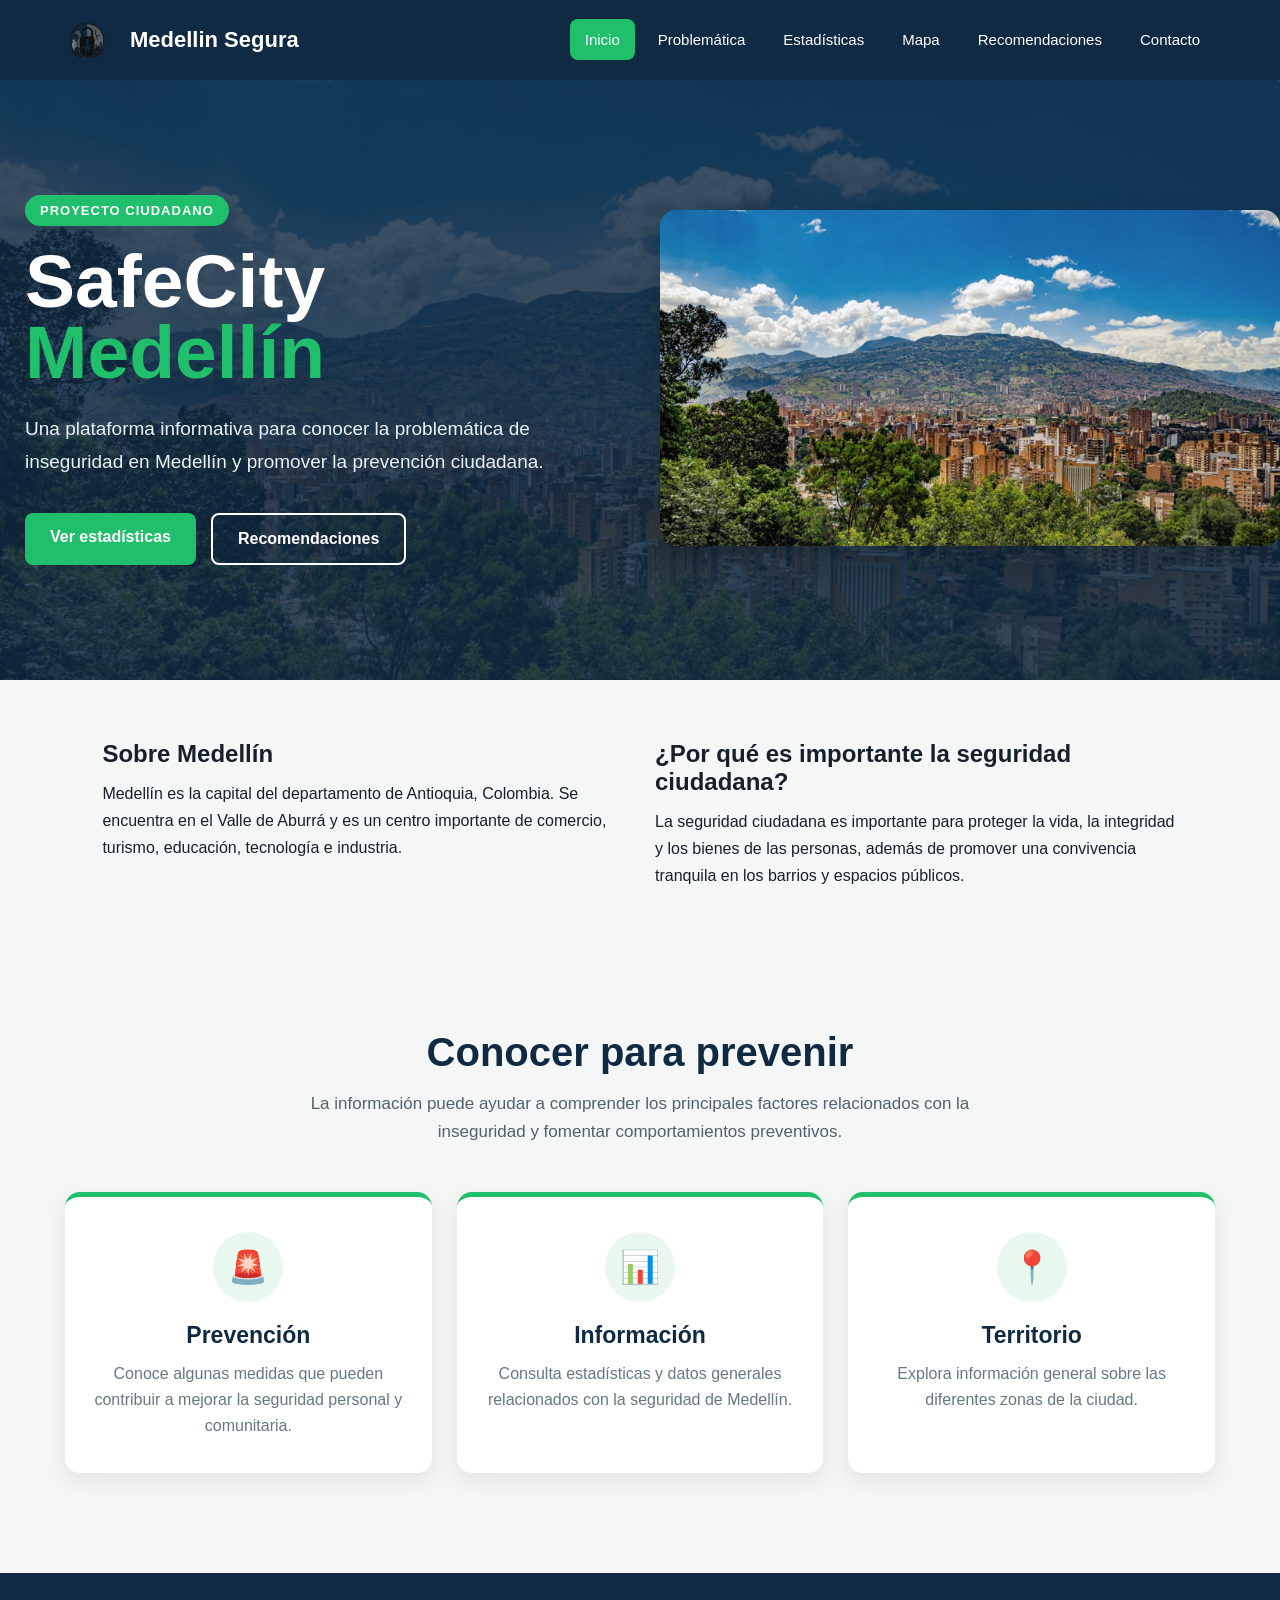
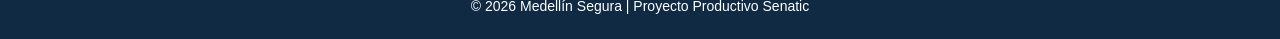
==== index.html @ 4ac464c1 "Add files via upload" ====
<!DOCTYPE html>
<html lang="es">
<head>
    <meta charset="UTF-8">
    <meta name="viewport" content="width=device-width, initial-scale=1.0">
    <title>Medellín Segura</title>
    <link rel="stylesheet" href="css/style.css">
</head>

<body>

<header>
    <nav class="navbar">
        <div class="logo">
    <img src="img/logo-removebg-preview.png" alt="Logo Medellín Segura">
    <span>Medellin Segura</span>
</div>

<ul class="menu">
    <li><a href="index.html" class="activo">Inicio</a></li>
    <li><a href="pages/problema.html">Problemática</a></li>
    <li><a href="pages/estadisticas.html">Estadísticas</a></li>
    <li><a href="pages/mapa.html">Mapa</a></li>
    <li><a href="pages/recomendaciones.html">Recomendaciones</a></li>
    <li><a href="pages/contacto.html">Contacto</a></li>
</ul>
    </nav>
</header>

<section class="hero">
    <div class="hero-contenido">
        <span class="etiqueta">PROYECTO CIUDADANO</span>
        <h1>SafeCity <br><span>Medellín</span></h1>

        <p>
            Una plataforma informativa para conocer la problemática
            de inseguridad en Medellín y promover la prevención ciudadana.
        </p>

        <div class="botones">
            <a href="pages/estadisticas.html" class="btn">Ver estadísticas</a>
            <a href="pages/recomendaciones.html" class="btn-secundario">
                Recomendaciones
            </a>
        </div>
    </div>

    <div class="hero-imagen">
        <img src="img/medellin.jpg" alt="Vista panorámica de Medellín en el Valle de Aburrá">
    </div>
</section>

<section class="info-medellin">
    <div class="info-bloque">
        <h2>Sobre Medellín</h2>
        <p>
            Medellín es la capital del departamento de Antioquia, Colombia. Se encuentra
            en el Valle de Aburrá y es un centro importante de comercio, turismo,
            educación, tecnología e industria.
        </p>
    </div>

    <div class="info-bloque">
        <h2>¿Por qué es importante la seguridad ciudadana?</h2>
        <p>
            La seguridad ciudadana es importante para proteger la vida, la integridad
            y los bienes de las personas, además de promover una convivencia tranquila
            en los barrios y espacios públicos.
        </p>
    </div>
</section>
<style>
.hero {
    display: flex;
    align-items: center;
    gap: 40px;
    flex-wrap: wrap;
}

.hero-contenido {
    flex: 1 1 400px;
}

.hero-imagen {
    flex: 1 1 400px;
}

.hero-imagen img {
    width: 100%;
    height: auto;
    border-radius: 16px;
    object-fit: cover;
    box-shadow: 0 10px 30px rgba(0, 0, 0, 0.2);
}

.info-medellin {
    display: grid;
    grid-template-columns: repeat(auto-fit, minmax(280px, 1fr));
    gap: 30px;
    padding: 60px 8%;
}

.info-bloque h2 {
    margin-bottom: 12px;
}

.info-bloque p {
    line-height: 1.7;
}
</style></style>

<section class="info">
    <h2>Conocer para prevenir</h2>
    <p>
        La información puede ayudar a comprender los principales factores
        relacionados con la inseguridad y fomentar comportamientos preventivos.
    </p>

    <div class="tarjetas">

        <div class="tarjeta">
            <div class="icono">🚨</div>
            <h3>Prevención</h3>
            <p>
                Conoce algunas medidas que pueden contribuir a mejorar
                la seguridad personal y comunitaria.
            </p>
        </div>

        <div class="tarjeta">
            <div class="icono">📊</div>
            <h3>Información</h3>
            <p>
                Consulta estadísticas y datos generales relacionados
                con la seguridad de Medellín.
            </p>
        </div>

        <div class="tarjeta">
            <div class="icono">📍</div>
            <h3>Territorio</h3>
            <p>
                Explora información general sobre las diferentes zonas
                de la ciudad.
            </p>
        </div>

    </div>
</section>

<footer>
    <p>© 2026 Medellín Segura | Proyecto Productivo Senatic</p>
</footer>

<script src="js/script.js"></script>

</body>
</html>
---- css/style.css ----
* {
  margin: 0;
  padding: 0;
  box-sizing: border-box;
  }

body {
font-family: Arial, Helvetica, sans-serif;
background: #f4f7f6;
color: #17202a;
}

/* =========================
HEADER
========================= */

header {
background: #102a43;
width: 100%;
box-shadow: 0 3px 12px rgba(0, 0, 0, 0.2);
}

.navbar {
max-width: 1200px;
margin: auto;
min-height: 80px;
display: flex;
align-items: center;
justify-content: space-between;
padding: 10px 25px;
}

.logo {
display: flex;
align-items: center;
gap: 10px;
color: white;
font-size: 22px;
font-weight: bold;
}

.logo img {
width: 55px;
height: 55px;
object-fit: contain;
}

.menu {
list-style: none;
display: flex;
gap: 8px;
}

.menu li a {
text-decoration: none;
color: white;
padding: 12px 15px;
border-radius: 8px;
font-size: 15px;
transition: 0.3s;
}

.menu li a:hover,
.menu li a.activo {
background: #20bf6b;
color: white;
}

/* =========================
HERO
========================= */

.hero {
min-height: 600px;
display: flex;
align-items: center;
background:
linear-gradient(rgba(16, 42, 67, 0.82), rgba(16, 42, 67, 0.82)),
url("../img/medellin.jpg");
background-size: cover;
background-position: center;
}

.hero-contenido {
max-width: 1200px;
width: 100%;
margin: auto;
padding: 70px 25px;
color: white;
}

.etiqueta {
display: inline-block;
background: #20bf6b;
padding: 8px 15px;
border-radius: 20px;
font-size: 13px;
font-weight: bold;
letter-spacing: 1px;
margin-bottom: 20px;
}

.hero h1 {
font-size: 75px;
line-height: 0.95;
margin-bottom: 25px;
}

.hero h1 span {
color: #20bf6b;
}

.hero p {
max-width: 600px;
font-size: 19px;
line-height: 1.7;
color: #e8f1f5;
margin-bottom: 35px;
}

/* =========================
BOTONES
========================= */

.botones {
display: flex;
gap: 15px;
flex-wrap: wrap;
}

.btn,
.btn-secundario {
text-decoration: none;
padding: 15px 25px;
border-radius: 8px;
font-weight: bold;
transition: 0.3s;
}

.btn {
background: #20bf6b;
color: white;
}

.btn:hover {
background: #169c55;
transform: translateY(-3px);
}

.btn-secundario {
border: 2px solid white;
color: white;
}

.btn-secundario:hover {
background: white;
color: #102a43;
transform: translateY(-3px);
}

/* =========================
SECCIÓN INFORMACIÓN
========================= */

.info {
max-width: 1200px;
margin: auto;
padding: 80px 25px;
text-align: center;
}

.info h2 {
font-size: 40px;
color: #102a43;
margin-bottom: 15px;
}

.info > p {
max-width: 700px;
margin: auto;
color: #52616b;
line-height: 1.7;
font-size: 17px;
}

/* =========================
TARJETAS
========================= */

.tarjetas {
display: grid;
grid-template-columns: repeat(3, 1fr);
gap: 25px;
margin-top: 45px;
}

.tarjeta {
background: white;
padding: 35px 25px;
border-radius: 15px;
box-shadow: 0 8px 25px rgba(0, 0, 0, 0.08);
border-top: 5px solid #20bf6b;
transition: 0.3s;
}

.tarjeta:hover {
transform: translateY(-8px);
box-shadow: 0 15px 30px rgba(0, 0, 0, 0.14);
}

.icono {
width: 70px;
height: 70px;
margin: 0 auto 20px;
display: flex;
justify-content: center;
align-items: center;
background: #e8f8ef;
border-radius: 50%;
font-size: 32px;
}

.tarjeta h3 {
color: #102a43;
font-size: 23px;
margin-bottom: 12px;
}

.tarjeta p {
color: #667781;
line-height: 1.6;
}

/* =========================
FOOTER
========================= */

footer {
background: #102a43;
color: white;
text-align: center;
padding: 25px;
margin-top: 20px;
}

footer p {
font-size: 14px;
}

/* =========================
RESPONSIVE
========================= */

@media (max-width: 900px) {


.navbar {
    flex-direction: column;
    gap: 15px;
    padding: 15px;
}

.menu {
    flex-wrap: wrap;
    justify-content: center;
}

.hero {
    min-height: 550px;
}

.hero h1 {
    font-size: 55px;
}

.tarjetas {
    grid-template-columns: 1fr;
}


}

@media (max-width: 600px) {


.menu {
    flex-direction: column;
    width: 100%;
    text-align: center;
}

.menu li a {
    display: block;
}

.hero h1 {
    font-size: 45px;
}

.hero p {
    font-size: 16px;
}

.info h2 {
    font-size: 32px;
}

}
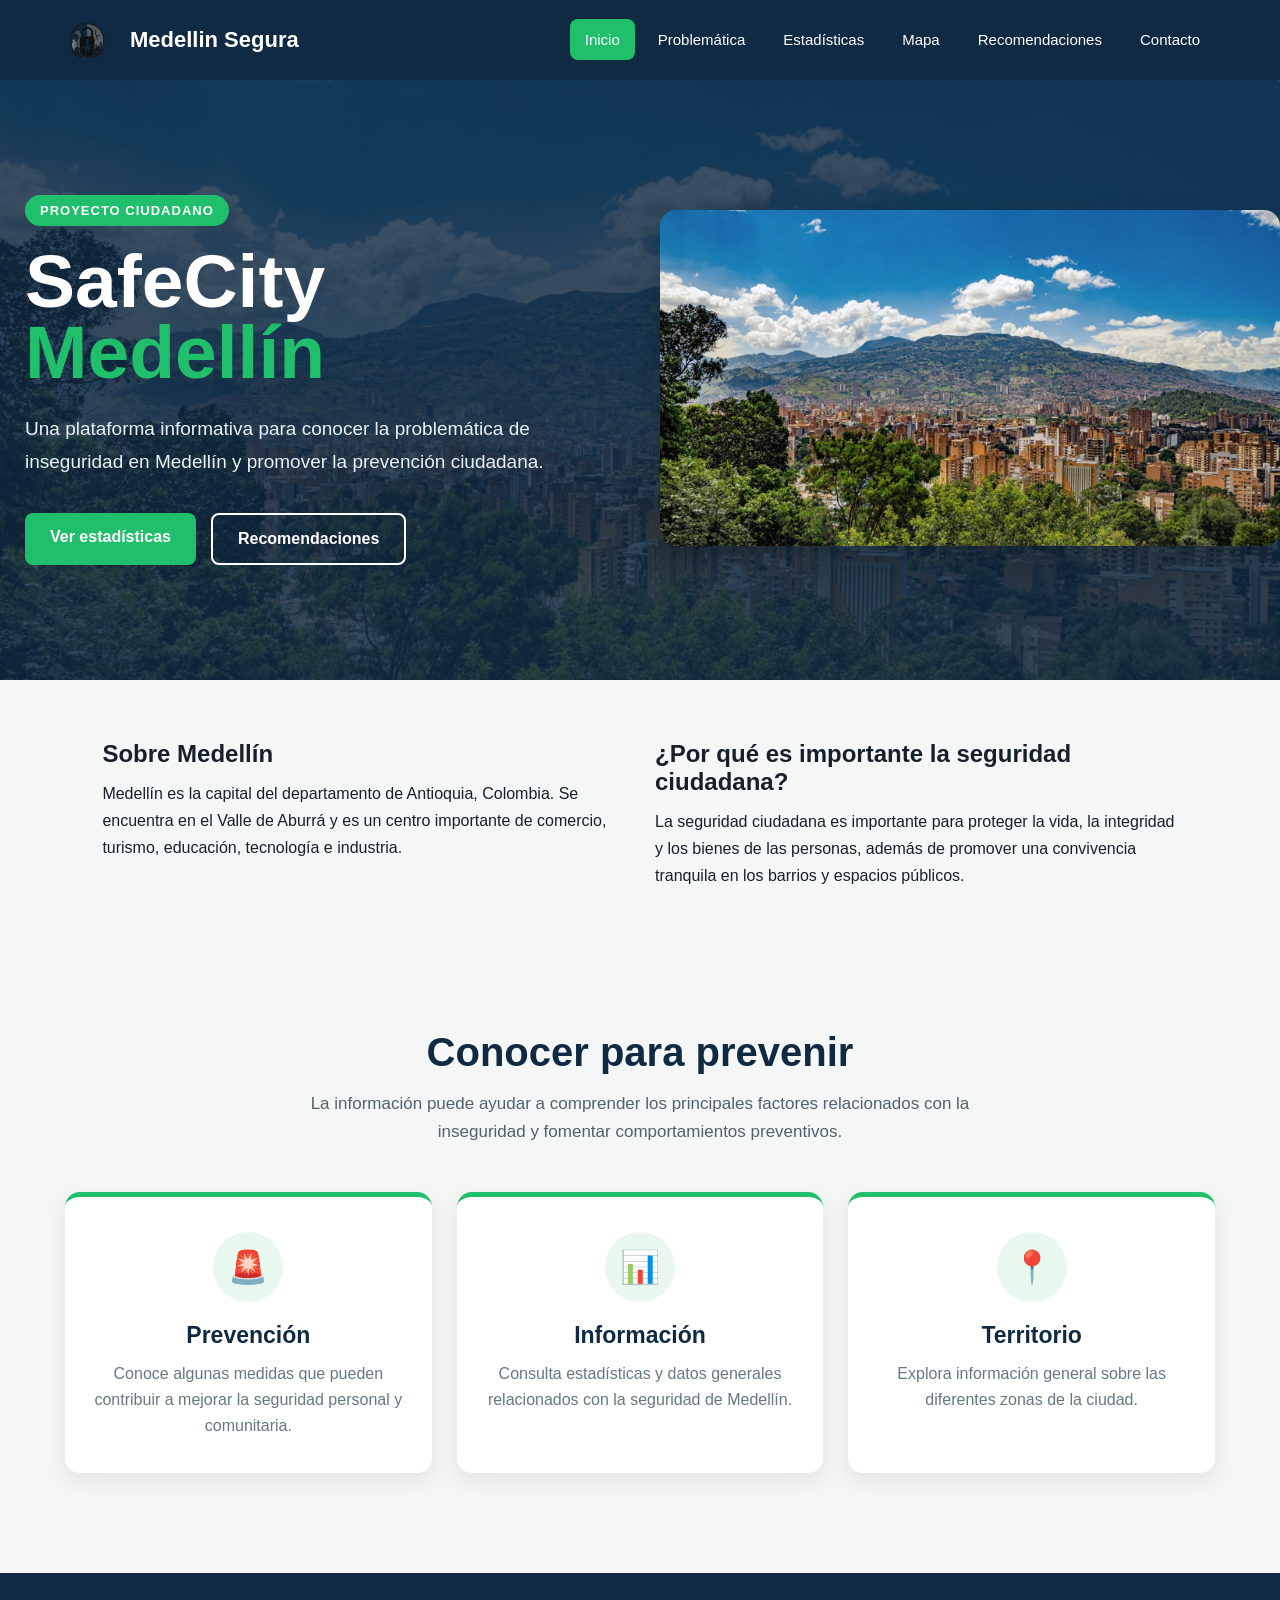
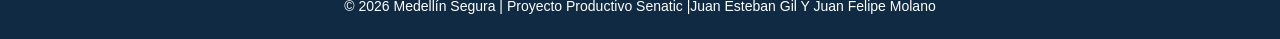
==== commit 7cfad969: "Update index.html" ====
--- a/index.html
+++ b/index.html
@@ -149,10 +149,10 @@
 </section>
 
 <footer>
-    <p>© 2026 Medellín Segura | Proyecto Productivo Senatic</p>
+    <p>© 2026 Medellín Segura | Proyecto Productivo Senatic |Juan Esteban Gil Y Juan Felipe Molano</p>
 </footer>
 
 <script src="js/script.js"></script>
 
 </body>
-</html>+</html>
